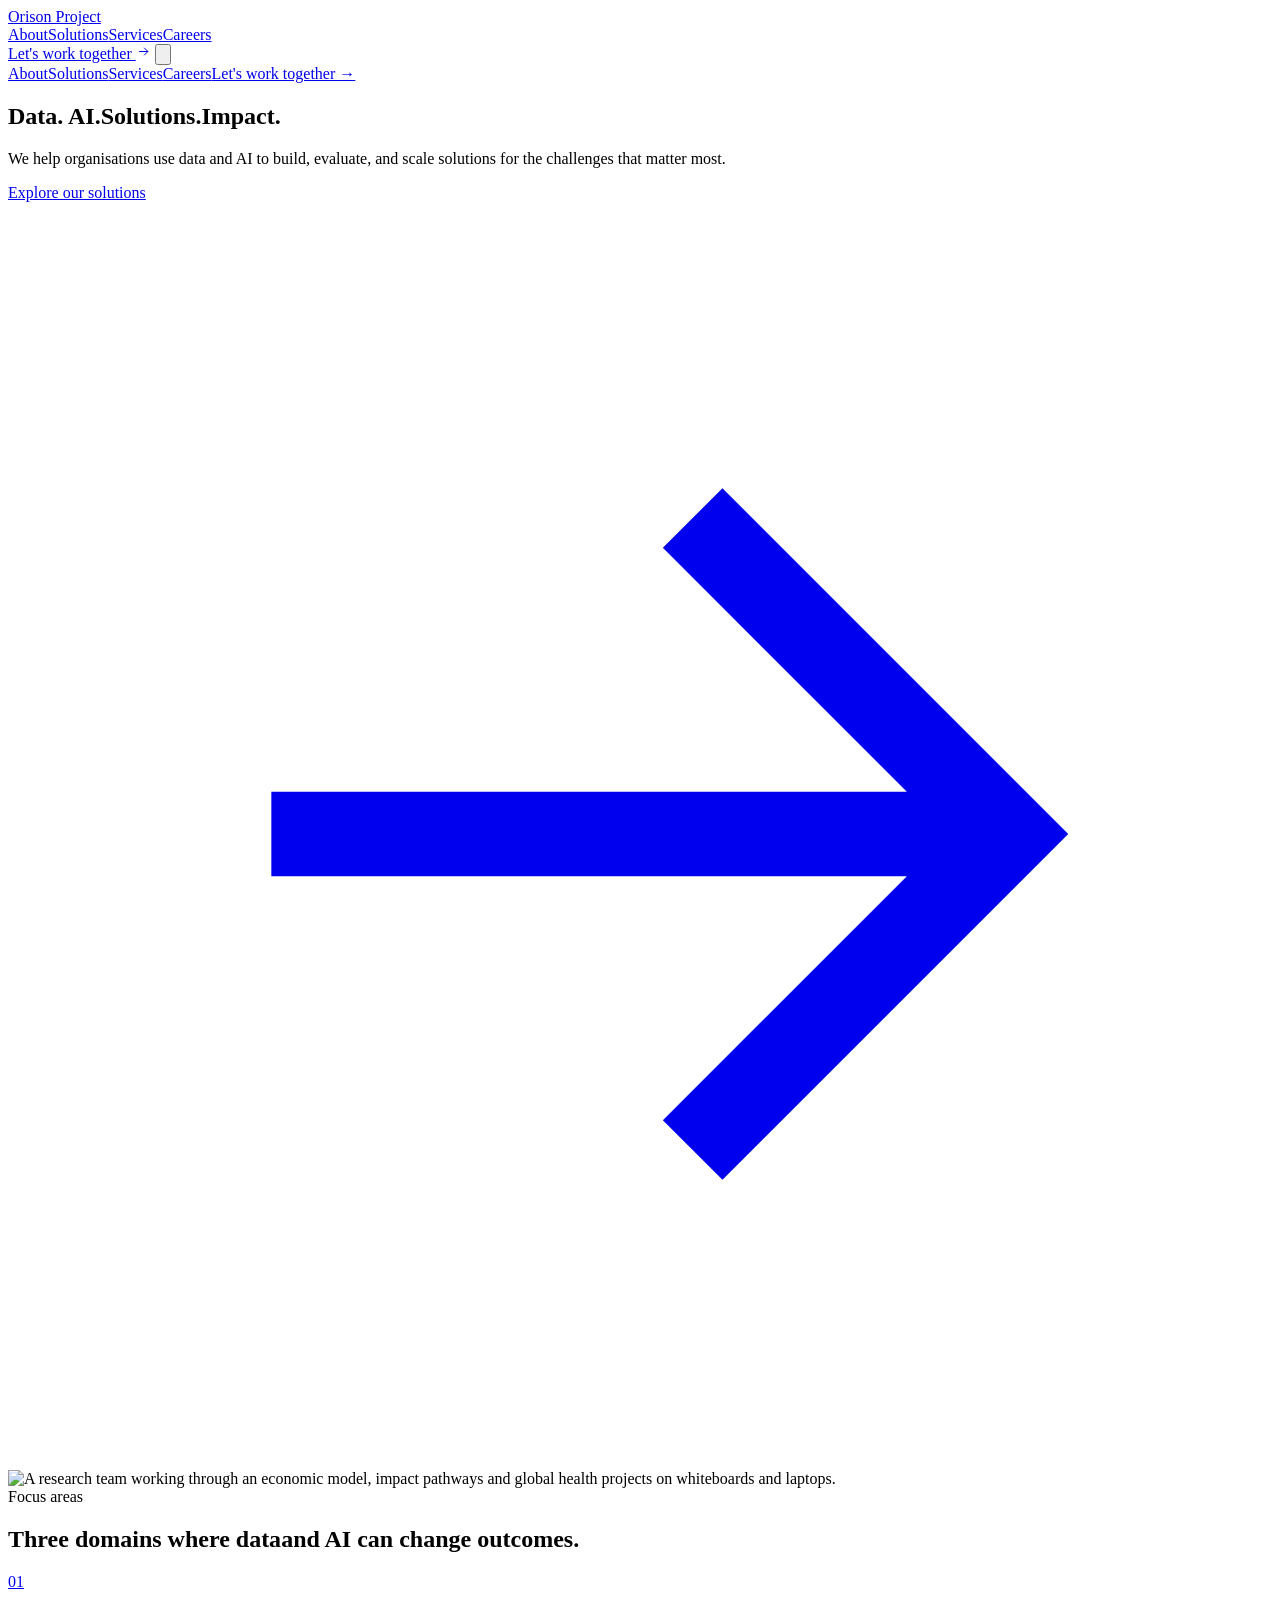
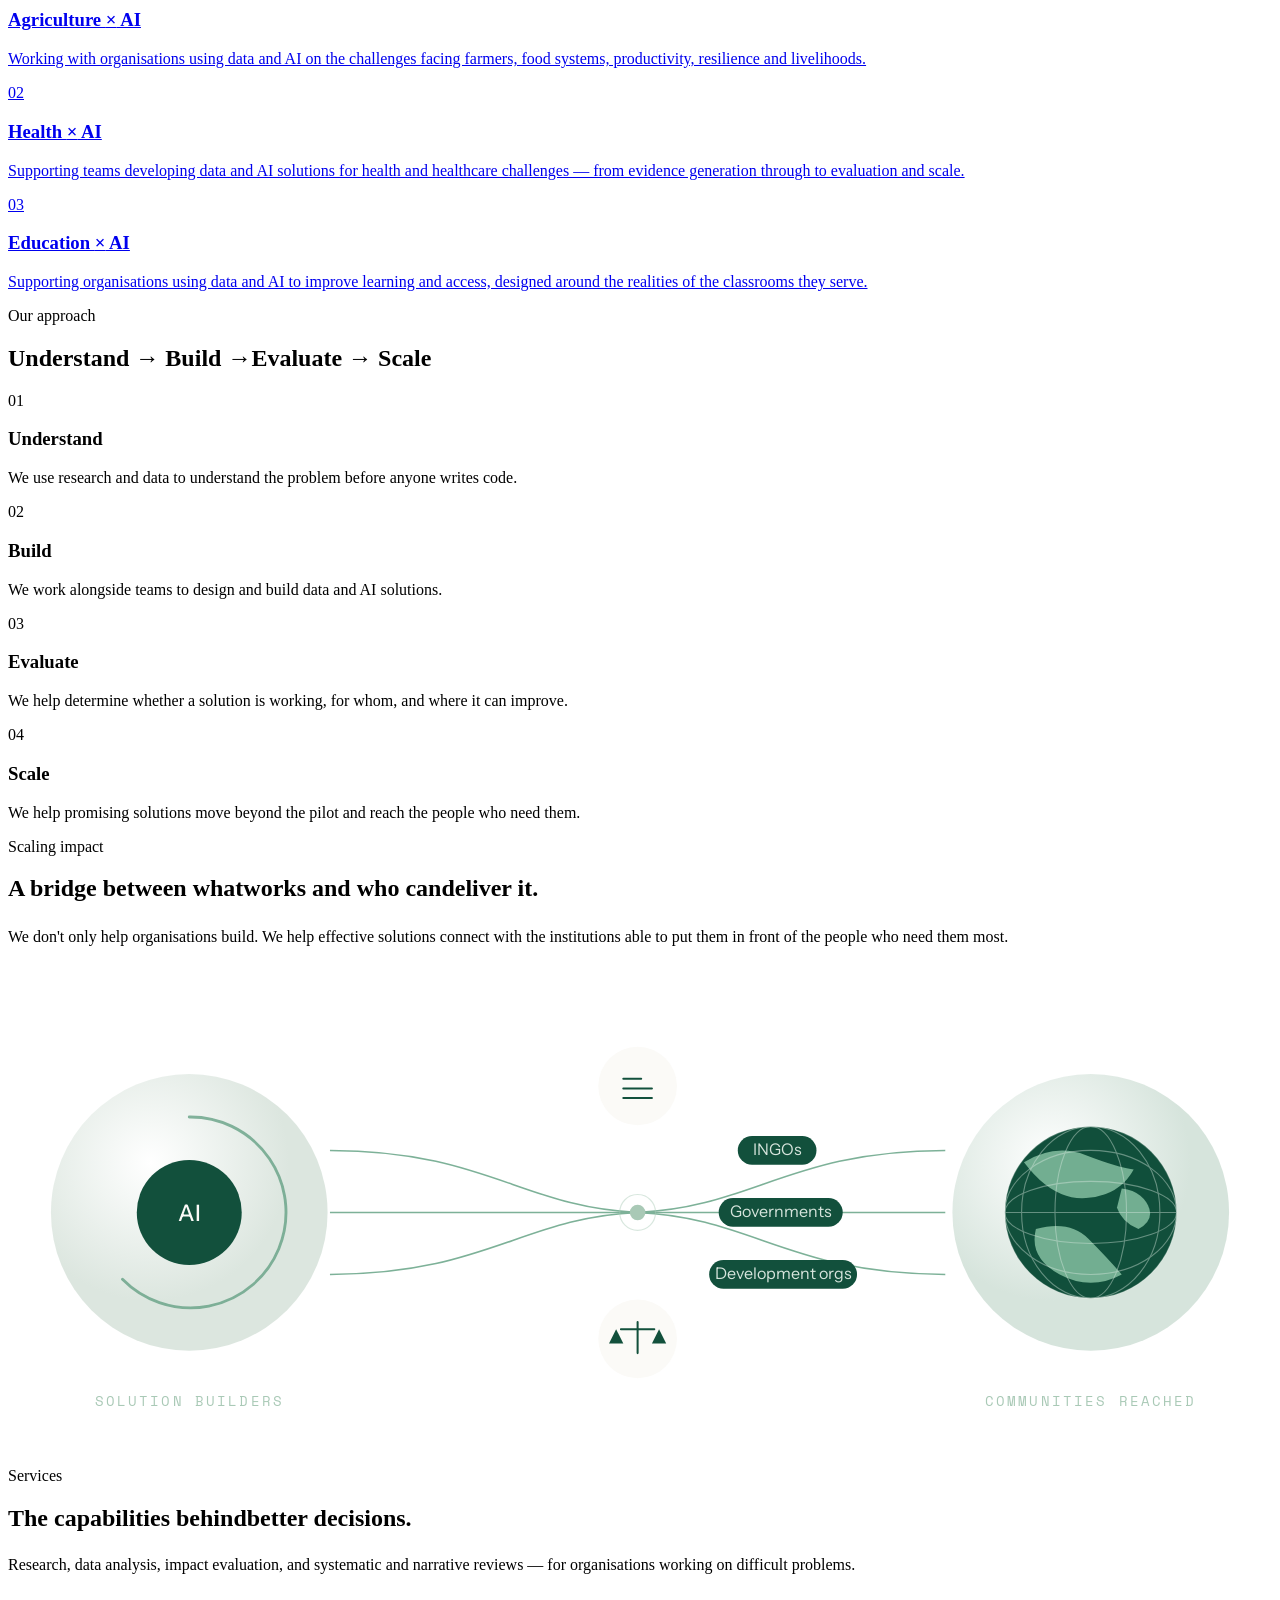
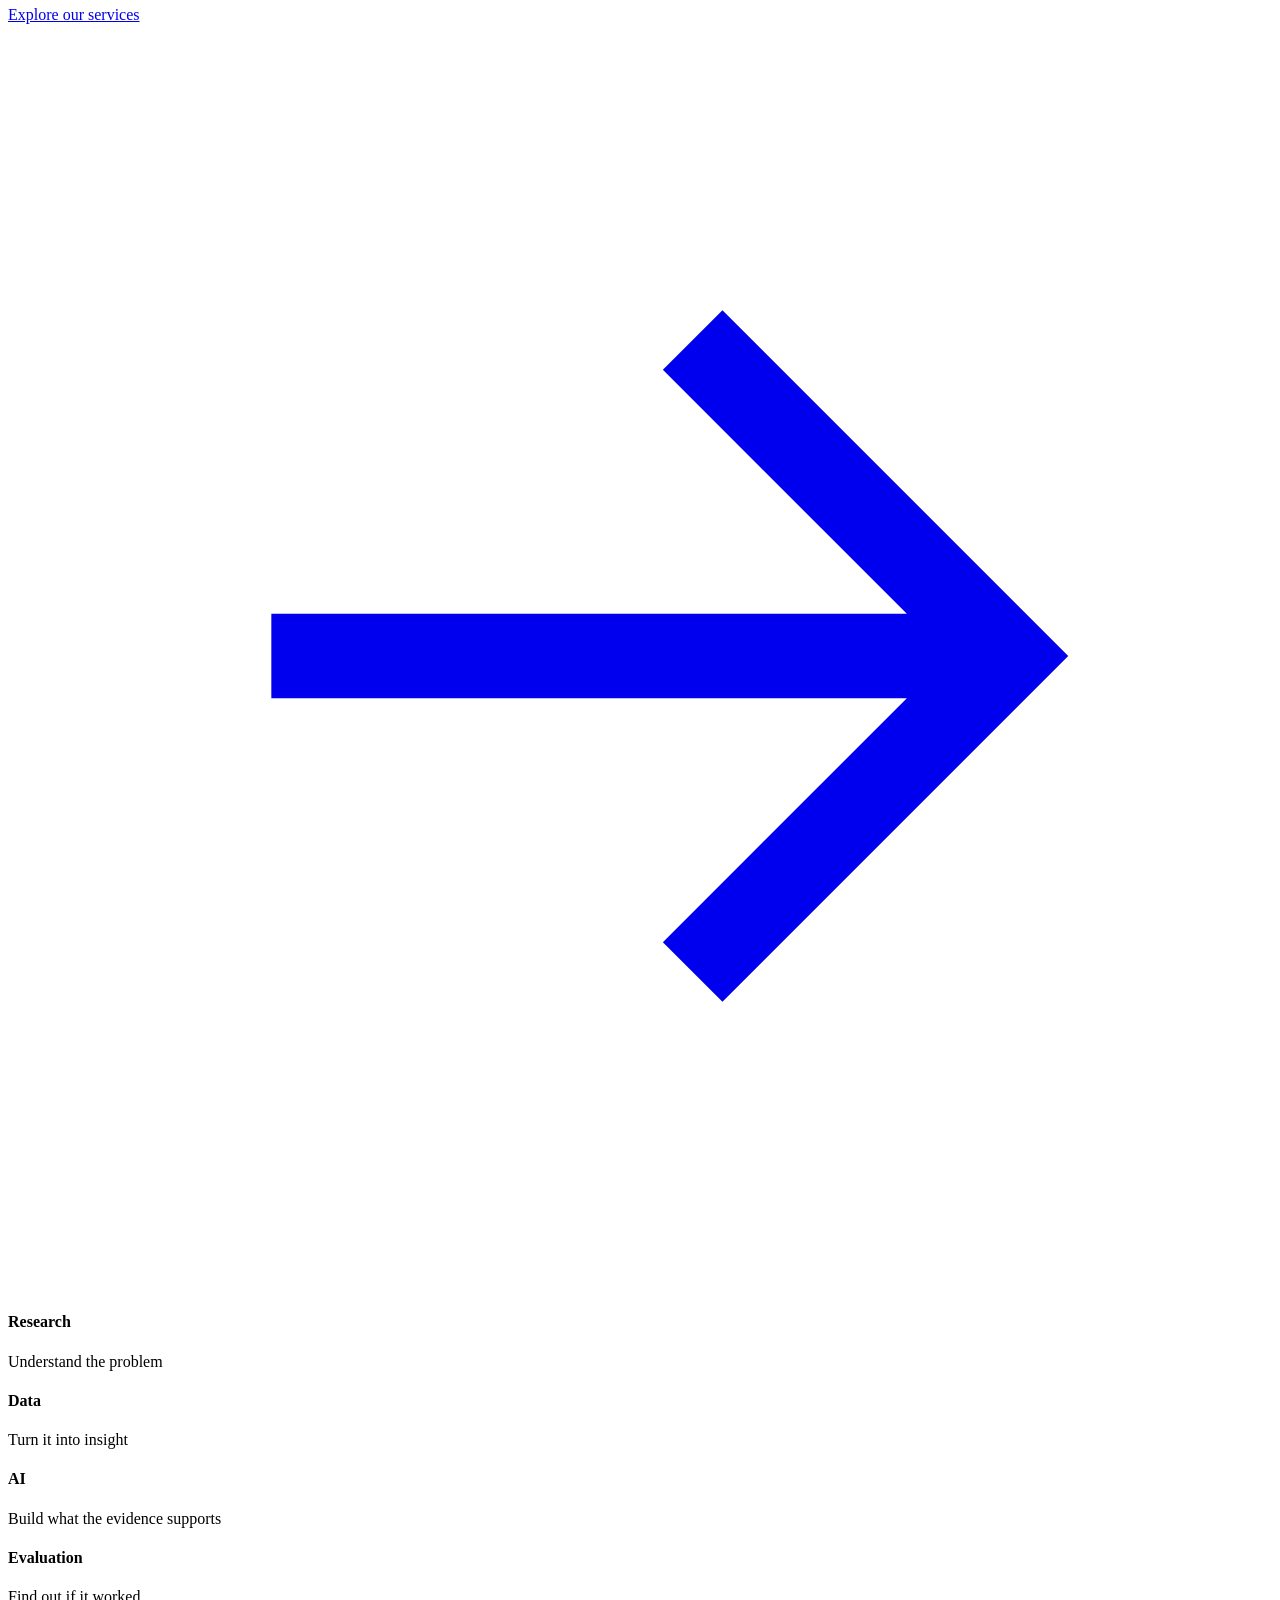
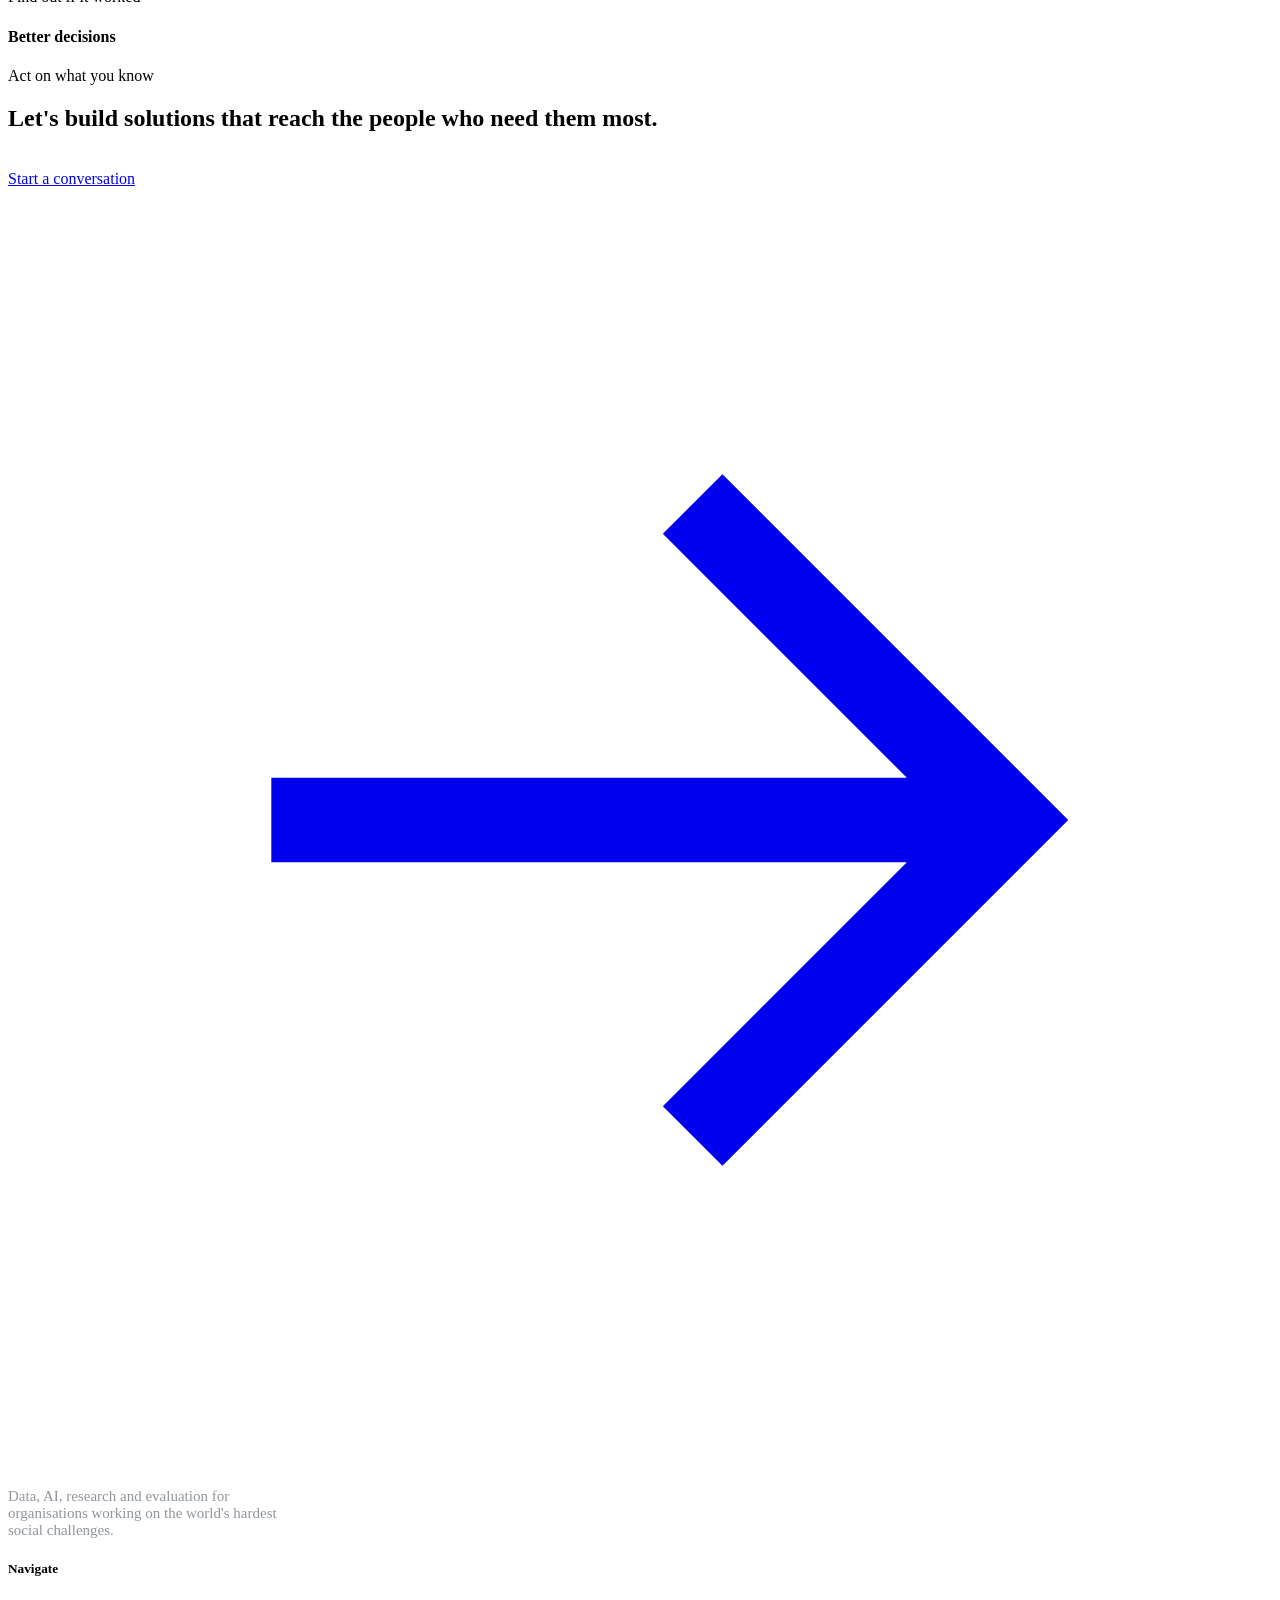
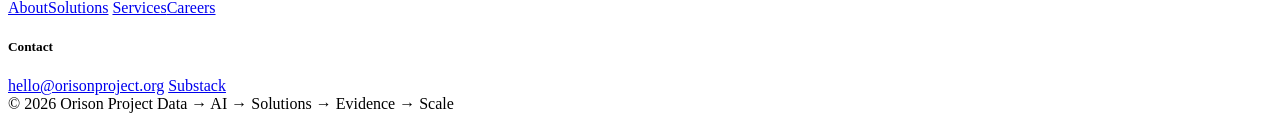
==== index.html @ 33b089f5 "Add files via upload" ====
<!DOCTYPE html>
<html lang="en">
<head>
<meta charset="utf-8">
<meta name="viewport" content="width=device-width, initial-scale=1">
<title>Orison Project — Data. AI. Solutions. Impact.</title>
<meta name="description" content="We help organisations use data and AI to build, evaluate, and scale solutions for the challenges that matter most.">
<meta property="og:title" content="Orison Project — Data. AI. Solutions. Impact.">
<meta property="og:description" content="We help organisations use data and AI to build, evaluate, and scale solutions for the challenges that matter most.">
<meta property="og:image" content="assets/img/og.png">
<meta property="og:type" content="website">
<link rel="icon" href="assets/img/favicon.png" type="image/png">
    <link href="https://fonts.googleapis.com/css2?family=Instrument+Sans:wght@400;500;600&family=Instrument+Serif:ital@0;1&family=Space+Mono&display=swap" rel="stylesheet">
<link rel="preconnect" href="https://fonts.gstatic.com" crossorigin>
    <link href="https://fonts.googleapis.com/css2?family=Instrument+Sans:wght@400;500;600&family=Instrument+Serif:ital@0;1&family=Space+Mono&display=swap" rel="stylesheet">
    <link rel="stylesheet" href="assets/css/main.css">
</head>
<body>
<header class="nav">
  <div class="shell nav-in">
    <a class="logo" href="index.html" aria-label="Orison Project home">
      <img src="assets/img/mark.png" alt=""><span>Orison Project</span>
    </a>
    <nav class="nav-links" aria-label="Main"><a href="about.html">About</a><a href="solutions.html">Solutions</a><a href="services.html">Services</a><a href="careers.html">Careers</a></nav>
    <a class="nav-cta" href="mailto:hello@orisonproject.org">Let's work together
      <svg viewBox="0 0 24 24" fill="none" stroke="currentColor" stroke-width="1.6" style="width:15px;height:15px"><path d="M5 12h14M13 6l6 6-6 6"/></svg></a>
    <button class="burger" aria-label="Menu" aria-expanded="false">
      <svg viewBox="0 0 24 24" fill="none" stroke="currentColor" stroke-width="1.6"><path d="M4 8h16M4 16h16"/></svg>
    </button>
  </div>
</header>
<div class="drawer"><a href="about.html">About</a><a href="solutions.html">Solutions</a><a href="services.html">Services</a><a href="careers.html">Careers</a><a class="dr-cta" href="mailto:hello@orisonproject.org">Let's work together →</a></div>
<main>
<section class="hero">
  <div class="shell">
    <div class="hero-words">
      <h1 class="d1"><span class="rl" style="--d:0ms"><span>Data. AI.</span></span><span class="rl" style="--d:110ms"><span>Solutions.</span></span><span class="rl" style="--d:220ms"><span><span class='w2'>Impact.</span></span></span></h1>
    </div>
    <div class="hero-foot">
      <p class="lead rv">We help organisations use data and AI to build, evaluate, and scale
        solutions for the challenges that matter most.</p>
      <div class="rv">
        <a class="btn" href="solutions.html">Explore our solutions
          <svg viewBox="0 0 24 24" fill="none" stroke="currentColor" stroke-width="1.6"><path d="M5 12h14M13 6l6 6-6 6"/></svg></a>
      </div>
    </div>
  </div>
</section>

<div class="bleed imgwrap">
  <img src="assets/img/team-working.jpg" alt="A research team working through an economic model, impact pathways and global health projects on whiteboards and laptops.">
</div>

<section class="sec">
  <div class="shell">
    <div class="sec-head">
      <span class="label rv">Focus areas</span>
      <div>
        <h2 class="d2"><span class="rl" style="--d:0ms"><span>Three domains where data</span></span><span class="rl" style="--d:110ms"><span>and AI can change outcomes.</span></span></h2>
      </div>
    </div>

    <a class="focus-row rv" href="solutions.html">
      <span class="num">01</span>
      <div class="fr-t"><h3 class="d3">Agriculture <span class="x">×</span> AI</h3></div>
      <p class="body">Working with organisations using data and AI on the challenges facing farmers,
        food systems, productivity, resilience and livelihoods.</p>
    </a>
    <a class="focus-row rv" href="solutions.html">
      <span class="num">02</span>
      <div class="fr-t"><h3 class="d3">Health <span class="x">×</span> AI</h3></div>
      <p class="body">Supporting teams developing data and AI solutions for health and healthcare
        challenges — from evidence generation through to evaluation and scale.</p>
    </a>
    <a class="focus-row rv" href="solutions.html">
      <span class="num">03</span>
      <div class="fr-t"><h3 class="d3">Education <span class="x">×</span> AI</h3></div>
      <p class="body">Supporting organisations using data and AI to improve learning and access,
        designed around the realities of the classrooms they serve.</p>
    </a>
  </div>
</section>

<section class="sec-sm">
  <div class="shell">
    <div class="sec-head">
      <span class="label rv">Our approach</span>
      <div><h2 class="d3"><span class="rl" style="--d:0ms"><span>Understand → Build →</span></span><span class="rl" style="--d:110ms"><span>Evaluate → Scale</span></span></h2></div>
    </div>
    
<div class="steps">
  <div class="step"><span class="num">01</span><h3>Understand</h3>
    <p>We use research and data to understand the problem before anyone writes code.</p></div>
  <div class="step"><span class="num">02</span><h3>Build</h3>
    <p>We work alongside teams to design and build data and AI solutions.</p></div>
  <div class="step"><span class="num">03</span><h3>Evaluate</h3>
    <p>We help determine whether a solution is working, for whom, and where it can improve.</p></div>
  <div class="step"><span class="num">04</span><h3>Scale</h3>
    <p>We help promising solutions move beyond the pilot and reach the people who need them.</p></div>
</div>
  </div>
</section>

<section class="sec dark">
  <div class="shell">
    <div class="sec-head">
      <span class="label rv">Scaling impact</span>
      <div>
        <h2 class="d2"><span class="rl" style="--d:0ms"><span>A bridge between what</span></span><span class="rl" style="--d:110ms"><span>works and who can</span></span><span class="rl" style="--d:220ms"><span>deliver it.</span></span></h2>
        <p class="lead rv" style="margin-top:26px">We don't only help organisations build. We help
          effective solutions connect with the institutions able to put them in front of the people
          who need them most.</p>
      </div>
    </div>
    
<svg class="bridge" viewBox="0 0 1060 420" role="img" aria-label="Diagram: solution builders connect through evidence and evaluation to INGOs, governments and development organisations, reaching communities.">
  <defs>
    <radialGradient id="orbL" cx="36%" cy="32%">
      <stop offset="0%" stop-color="#FFFFFF"/><stop offset="100%" stop-color="#DCE6DF"/>
    </radialGradient>
    <radialGradient id="orbR" cx="36%" cy="32%">
      <stop offset="0%" stop-color="#FFFFFF"/><stop offset="100%" stop-color="#D6E4DC"/>
    </radialGradient>
    <clipPath id="globeClip"><circle cx="908" cy="210" r="72"/></clipPath>
  </defs>

  <!-- LEFT: solution builders -->
  <circle class="orb-l" cx="152" cy="210" r="116" fill="url(#orbL)"/>
  <circle cx="152" cy="210" r="44" fill="#12503C"/>
  <path d="M152 130 A80 80 0 1 1 96 266" fill="none" stroke="#5E9C7F"
        stroke-width="2.4" stroke-linecap="round" opacity=".75"/>
  <text x="152" y="217" text-anchor="middle" fill="#FBFAF7"
        font-family="Instrument Sans, sans-serif" font-size="19" font-weight="500">AI</text>
  <text x="152" y="372" text-anchor="middle" fill="#A9C9B6"
        font-family="Space Mono, monospace" font-size="11.5" letter-spacing="1.8">SOLUTION BUILDERS</text>

  <!-- converging flows -->
  <g fill="none" stroke="#6FA98D" stroke-width="1.3" opacity=".9">
    <path class="flow f1" d="M270 158 C400 158 432 206 528 210"/>
    <path class="flow f2" d="M270 210 C400 210 440 210 528 210"/>
    <path class="flow f3" d="M270 262 C400 262 432 214 528 210"/>
    <path class="flow f2" d="M528 210 C624 206 656 158 786 158"/>
    <path class="flow f3" d="M528 210 C624 210 656 210 786 210"/>
    <path class="flow f4" d="M528 210 C624 214 656 262 786 262"/>
  </g>

  <!-- centre core -->
  <circle class="core" cx="528" cy="210" r="6.5" fill="#A9C9B6"/>
  <circle class="core" cx="528" cy="210" r="15" fill="none" stroke="#A9C9B6" stroke-width="1" opacity=".45"/>

  <!-- upper node: evidence -->
  <g class="node n1">
    <circle cx="528" cy="104" r="33" fill="#FBFAF7"/>
    <path d="M516 114 h24 M516 106 h24 M516 98 h15" stroke="#12503C" stroke-width="1.7" stroke-linecap="round"/>
    <text x="528" y="52" text-anchor="middle" fill="#FFFFFF"
          font-family="Instrument Sans, sans-serif" font-size="15" font-weight="500">Evidence</text>
  </g>
  <!-- lower node: evaluation (scales) -->
  <g class="node n2">
    <circle cx="528" cy="316" r="33" fill="#FBFAF7"/>
    <g stroke="#12503C" stroke-width="1.7" fill="none" stroke-linecap="round">
      <path d="M528 302 v26 M514 308 h28"/>
      <path d="M510 308 l-6 12 h12 Z" fill="#12503C" stroke="none"/>
      <path d="M546 308 l-6 12 h12 Z" fill="#12503C" stroke="none"/>
    </g>
    <text x="528" y="378" text-anchor="middle" fill="#FFFFFF"
          font-family="Instrument Sans, sans-serif" font-size="15" font-weight="500">Evaluation</text>
  </g>

  <!-- adopting institutions: chips sit on the lines -->
  <g class="node n3" font-family="Instrument Sans, sans-serif" font-size="13.5">
    <rect x="612" y="146" width="66" height="24" rx="12" fill="#12503C"/>
    <text x="645" y="162" text-anchor="middle" fill="#D6E4DC">INGOs</text>
    <rect x="596" y="198" width="104" height="24" rx="12" fill="#12503C"/>
    <text x="648" y="214" text-anchor="middle" fill="#D6E4DC">Governments</text>
    <rect x="588" y="250" width="124" height="24" rx="12" fill="#12503C"/>
    <text x="650" y="266" text-anchor="middle" fill="#D6E4DC">Development orgs</text>
  </g>

  <!-- RIGHT: communities reached -->
  <circle class="orb-r" cx="908" cy="210" r="116" fill="url(#orbR)"/>
  <g class="node n3">
    <circle cx="908" cy="210" r="72" fill="#12503C"/>
    <g clip-path="url(#globeClip)">
      <g fill="#7FB99B" opacity=".9">
        <path d="M852 168 q26 -16 52 -6 t40 12 q-12 22 -40 24 t-52 -30Z"/>
        <path d="M862 224 q28 -8 44 8 t28 30 q-26 14 -52 0 t-20 -38Z"/>
        <path d="M934 190 q16 2 22 14 t-8 20 q-14 -6 -18 -18Z"/>
      </g>
      <g fill="none" stroke="#DCEAE2" stroke-width=".9" opacity=".42">
        <ellipse cx="908" cy="210" rx="72" ry="26"/>
        <ellipse cx="908" cy="210" rx="72" ry="52"/>
        <ellipse cx="908" cy="210" rx="30" ry="72"/>
        <ellipse cx="908" cy="210" rx="58" ry="72"/>
        <line x1="836" y1="210" x2="980" y2="210"/>
      </g>
    </g>
    <circle cx="908" cy="210" r="72" fill="none" stroke="#FBFAF7" stroke-width="1" opacity=".28"/>
  </g>
  <text x="908" y="372" text-anchor="middle" fill="#A9C9B6"
        font-family="Space Mono, monospace" font-size="11.5" letter-spacing="1.8">COMMUNITIES REACHED</text>
</svg>
  </div>
</section>

<section class="sec">
  <div class="shell">
    <div class="sec-head">
      <span class="label rv">Services</span>
      <div>
        <h2 class="d2"><span class="rl" style="--d:0ms"><span>The capabilities behind</span></span><span class="rl" style="--d:110ms"><span>better decisions.</span></span></h2>
        <p class="lead rv" style="margin-top:24px">Research, data analysis, impact evaluation, and
          systematic and narrative reviews — for organisations working on difficult problems.</p>
        <div class="rv" style="margin-top:32px">
          <a class="btn btn-line" href="services.html">Explore our services
            <svg viewBox="0 0 24 24" fill="none" stroke="currentColor" stroke-width="1.6"><path d="M5 12h14M13 6l6 6-6 6"/></svg></a>
        </div>
      </div>
    </div>
    <div class="pipe rv">
      <div class="pstep"><h4>Research</h4><p>Understand the problem</p></div>
      <div class="pstep"><h4>Data</h4><p>Turn it into insight</p></div>
      <div class="pstep"><h4>AI</h4><p>Build what the evidence supports</p></div>
      <div class="pstep"><h4>Evaluation</h4><p>Find out if it worked</p></div>
      <div class="pstep"><h4>Better decisions</h4><p>Act on what you know</p></div>
    </div>
  </div>
</section>
</main>
<footer class="foot">
  <div class="shell">
    <h2 class="d2 rv">Let's build solutions that reach the people who need them most.</h2>
    <div style="margin-top:38px" class="rv">
      <a class="btn btn-invert" href="mailto:hello@orisonproject.org">Start a conversation
        <svg viewBox="0 0 24 24" fill="none" stroke="currentColor" stroke-width="1.6"><path d="M5 12h14M13 6l6 6-6 6"/></svg></a>
    </div>
    <div class="foot-grid">
      <div>
        <div class="logo" style="color:#fff;margin-bottom:14px">
          <img src="assets/img/mark.png" alt=""><span>Orison Project</span></div>
        <p style="max-width:36ch;font-size:15px;color:#8F959C;margin:0">
          Data, AI, research and evaluation for organisations working on the world's hardest social challenges.</p>
      </div>
      <div>
        <h5>Navigate</h5>
        <a href="about.html">About</a><a href="solutions.html">Solutions</a>
        <a href="services.html">Services</a><a href="careers.html">Careers</a>
      </div>
      <div>
        <h5>Contact</h5>
        <a href="mailto:hello@orisonproject.org">hello@orisonproject.org</a>
        <a href="https://orisonproject.substack.com" target="_blank" rel="noopener">Substack</a>
      </div>
    </div>
    <div class="legal">
      <span>© 2026 Orison Project</span>
      <span>Data → AI → Solutions → Evidence → Scale</span>
    </div>
  </div>
</footer>
<script src="assets/js/main.js"></script>
</body>
</html>
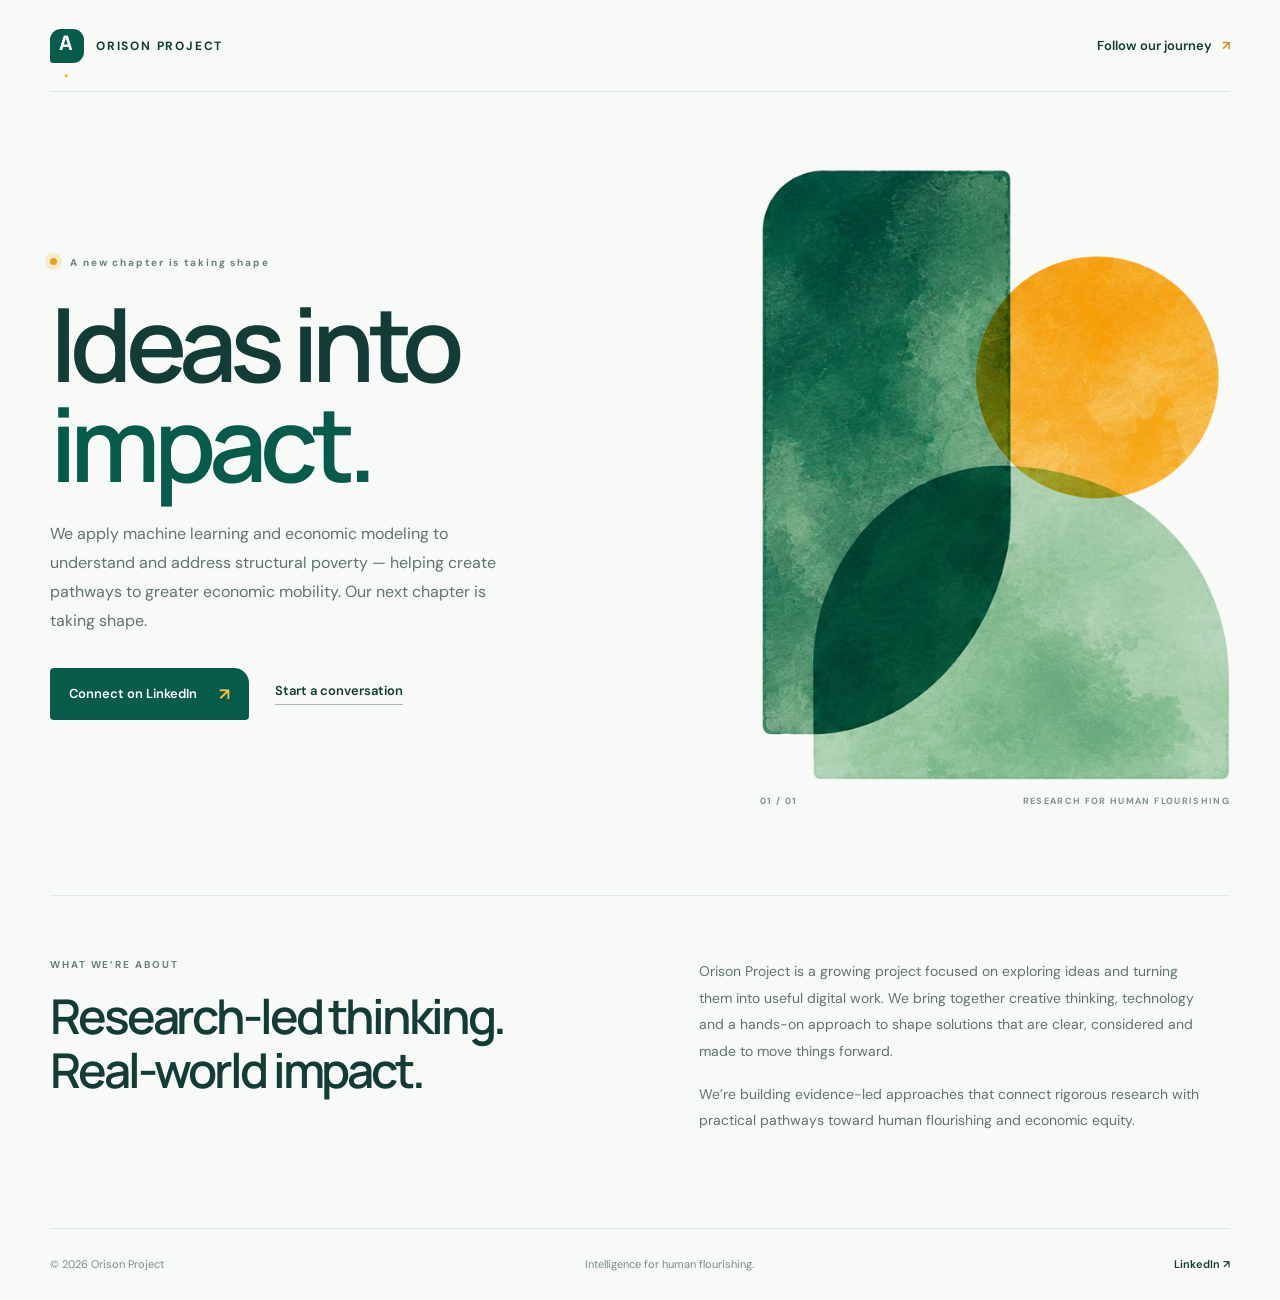
==== commit 2d98bc52: "Add files via upload" ====
--- a/index.html
+++ b/index.html
@@ -1,263 +1,60 @@
-<!DOCTYPE html>
+<!doctype html>
 <html lang="en">
 <head>
-<meta charset="utf-8">
-<meta name="viewport" content="width=device-width, initial-scale=1">
-<title>Orison Project — Data. AI. Solutions. Impact.</title>
-<meta name="description" content="We help organisations use data and AI to build, evaluate, and scale solutions for the challenges that matter most.">
-<meta property="og:title" content="Orison Project — Data. AI. Solutions. Impact.">
-<meta property="og:description" content="We help organisations use data and AI to build, evaluate, and scale solutions for the challenges that matter most.">
-<meta property="og:image" content="assets/img/og.png">
-<meta property="og:type" content="website">
-<link rel="icon" href="assets/img/favicon.png" type="image/png">
-    <link href="https://fonts.googleapis.com/css2?family=Instrument+Sans:wght@400;500;600&family=Instrument+Serif:ital@0;1&family=Space+Mono&display=swap" rel="stylesheet">
-<link rel="preconnect" href="https://fonts.gstatic.com" crossorigin>
-    <link href="https://fonts.googleapis.com/css2?family=Instrument+Sans:wght@400;500;600&family=Instrument+Serif:ital@0;1&family=Space+Mono&display=swap" rel="stylesheet">
-    <link rel="stylesheet" href="assets/css/main.css">
+  <meta charset="utf-8">
+  <meta name="viewport" content="width=device-width, initial-scale=1">
+  <meta name="theme-color" content="#f8faf7">
+  <meta name="description" content="Orison Project — thoughtful digital experiences, creative technology and practical solutions. A new chapter is coming soon.">
+  <title>Orison Project — Coming Soon</title>
+  <link rel="icon" type="image/png" href="mark.png">
+  <link rel="preconnect" href="https://fonts.googleapis.com">
+  <link rel="preconnect" href="https://fonts.gstatic.com" crossorigin>
+  <link href="https://fonts.googleapis.com/css2?family=DM+Sans:wght@400;500;600;700&family=Manrope:wght@400;500;600;700;800&display=swap" rel="stylesheet">
+  <link rel="stylesheet" href="style.css">
 </head>
 <body>
-<header class="nav">
-  <div class="shell nav-in">
-    <a class="logo" href="index.html" aria-label="Orison Project home">
-      <img src="assets/img/mark.png" alt=""><span>Orison Project</span>
-    </a>
-    <nav class="nav-links" aria-label="Main"><a href="about.html">About</a><a href="solutions.html">Solutions</a><a href="services.html">Services</a><a href="careers.html">Careers</a></nav>
-    <a class="nav-cta" href="mailto:hello@orisonproject.org">Let's work together
-      <svg viewBox="0 0 24 24" fill="none" stroke="currentColor" stroke-width="1.6" style="width:15px;height:15px"><path d="M5 12h14M13 6l6 6-6 6"/></svg></a>
-    <button class="burger" aria-label="Menu" aria-expanded="false">
-      <svg viewBox="0 0 24 24" fill="none" stroke="currentColor" stroke-width="1.6"><path d="M4 8h16M4 16h16"/></svg>
-    </button>
-  </div>
-</header>
-<div class="drawer"><a href="about.html">About</a><a href="solutions.html">Solutions</a><a href="services.html">Services</a><a href="careers.html">Careers</a><a class="dr-cta" href="mailto:hello@orisonproject.org">Let's work together →</a></div>
-<main>
-<section class="hero">
-  <div class="shell">
-    <div class="hero-words">
-      <h1 class="d1"><span class="rl" style="--d:0ms"><span>Data. AI.</span></span><span class="rl" style="--d:110ms"><span>Solutions.</span></span><span class="rl" style="--d:220ms"><span><span class='w2'>Impact.</span></span></span></h1>
-    </div>
-    <div class="hero-foot">
-      <p class="lead rv">We help organisations use data and AI to build, evaluate, and scale
-        solutions for the challenges that matter most.</p>
-      <div class="rv">
-        <a class="btn" href="solutions.html">Explore our solutions
-          <svg viewBox="0 0 24 24" fill="none" stroke="currentColor" stroke-width="1.6"><path d="M5 12h14M13 6l6 6-6 6"/></svg></a>
-      </div>
-    </div>
-  </div>
-</section>
+  <main class="page">
+    <nav class="nav" aria-label="Main navigation">
+      <a class="brand" href="#" aria-label="Orison Project home">
+        <span class="brand-mark">A<span>.</span></span>
+        <span>ORISON PROJECT</span>
+      </a>
+      <a class="nav-link" href="https://www.linkedin.com/company/orsisonproject" target="_blank" rel="noreferrer">Follow our journey <span aria-hidden="true">↗</span></a>
+    </nav>
 
-<div class="bleed imgwrap">
-  <img src="assets/img/team-working.jpg" alt="A research team working through an economic model, impact pathways and global health projects on whiteboards and laptops.">
-</div>
-
-<section class="sec">
-  <div class="shell">
-    <div class="sec-head">
-      <span class="label rv">Focus areas</span>
-      <div>
-        <h2 class="d2"><span class="rl" style="--d:0ms"><span>Three domains where data</span></span><span class="rl" style="--d:110ms"><span>and AI can change outcomes.</span></span></h2>
-      </div>
-    </div>
-
-    <a class="focus-row rv" href="solutions.html">
-      <span class="num">01</span>
-      <div class="fr-t"><h3 class="d3">Agriculture <span class="x">×</span> AI</h3></div>
-      <p class="body">Working with organisations using data and AI on the challenges facing farmers,
-        food systems, productivity, resilience and livelihoods.</p>
-    </a>
-    <a class="focus-row rv" href="solutions.html">
-      <span class="num">02</span>
-      <div class="fr-t"><h3 class="d3">Health <span class="x">×</span> AI</h3></div>
-      <p class="body">Supporting teams developing data and AI solutions for health and healthcare
-        challenges — from evidence generation through to evaluation and scale.</p>
-    </a>
-    <a class="focus-row rv" href="solutions.html">
-      <span class="num">03</span>
-      <div class="fr-t"><h3 class="d3">Education <span class="x">×</span> AI</h3></div>
-      <p class="body">Supporting organisations using data and AI to improve learning and access,
-        designed around the realities of the classrooms they serve.</p>
-    </a>
-  </div>
-</section>
-
-<section class="sec-sm">
-  <div class="shell">
-    <div class="sec-head">
-      <span class="label rv">Our approach</span>
-      <div><h2 class="d3"><span class="rl" style="--d:0ms"><span>Understand → Build →</span></span><span class="rl" style="--d:110ms"><span>Evaluate → Scale</span></span></h2></div>
-    </div>
-    
-<div class="steps">
-  <div class="step"><span class="num">01</span><h3>Understand</h3>
-    <p>We use research and data to understand the problem before anyone writes code.</p></div>
-  <div class="step"><span class="num">02</span><h3>Build</h3>
-    <p>We work alongside teams to design and build data and AI solutions.</p></div>
-  <div class="step"><span class="num">03</span><h3>Evaluate</h3>
-    <p>We help determine whether a solution is working, for whom, and where it can improve.</p></div>
-  <div class="step"><span class="num">04</span><h3>Scale</h3>
-    <p>We help promising solutions move beyond the pilot and reach the people who need them.</p></div>
-</div>
-  </div>
-</section>
-
-<section class="sec dark">
-  <div class="shell">
-    <div class="sec-head">
-      <span class="label rv">Scaling impact</span>
-      <div>
-        <h2 class="d2"><span class="rl" style="--d:0ms"><span>A bridge between what</span></span><span class="rl" style="--d:110ms"><span>works and who can</span></span><span class="rl" style="--d:220ms"><span>deliver it.</span></span></h2>
-        <p class="lead rv" style="margin-top:26px">We don't only help organisations build. We help
-          effective solutions connect with the institutions able to put them in front of the people
-          who need them most.</p>
-      </div>
-    </div>
-    
-<svg class="bridge" viewBox="0 0 1060 420" role="img" aria-label="Diagram: solution builders connect through evidence and evaluation to INGOs, governments and development organisations, reaching communities.">
-  <defs>
-    <radialGradient id="orbL" cx="36%" cy="32%">
-      <stop offset="0%" stop-color="#FFFFFF"/><stop offset="100%" stop-color="#DCE6DF"/>
-    </radialGradient>
-    <radialGradient id="orbR" cx="36%" cy="32%">
-      <stop offset="0%" stop-color="#FFFFFF"/><stop offset="100%" stop-color="#D6E4DC"/>
-    </radialGradient>
-    <clipPath id="globeClip"><circle cx="908" cy="210" r="72"/></clipPath>
-  </defs>
-
-  <!-- LEFT: solution builders -->
-  <circle class="orb-l" cx="152" cy="210" r="116" fill="url(#orbL)"/>
-  <circle cx="152" cy="210" r="44" fill="#12503C"/>
-  <path d="M152 130 A80 80 0 1 1 96 266" fill="none" stroke="#5E9C7F"
-        stroke-width="2.4" stroke-linecap="round" opacity=".75"/>
-  <text x="152" y="217" text-anchor="middle" fill="#FBFAF7"
-        font-family="Instrument Sans, sans-serif" font-size="19" font-weight="500">AI</text>
-  <text x="152" y="372" text-anchor="middle" fill="#A9C9B6"
-        font-family="Space Mono, monospace" font-size="11.5" letter-spacing="1.8">SOLUTION BUILDERS</text>
-
-  <!-- converging flows -->
-  <g fill="none" stroke="#6FA98D" stroke-width="1.3" opacity=".9">
-    <path class="flow f1" d="M270 158 C400 158 432 206 528 210"/>
-    <path class="flow f2" d="M270 210 C400 210 440 210 528 210"/>
-    <path class="flow f3" d="M270 262 C400 262 432 214 528 210"/>
-    <path class="flow f2" d="M528 210 C624 206 656 158 786 158"/>
-    <path class="flow f3" d="M528 210 C624 210 656 210 786 210"/>
-    <path class="flow f4" d="M528 210 C624 214 656 262 786 262"/>
-  </g>
-
-  <!-- centre core -->
-  <circle class="core" cx="528" cy="210" r="6.5" fill="#A9C9B6"/>
-  <circle class="core" cx="528" cy="210" r="15" fill="none" stroke="#A9C9B6" stroke-width="1" opacity=".45"/>
-
-  <!-- upper node: evidence -->
-  <g class="node n1">
-    <circle cx="528" cy="104" r="33" fill="#FBFAF7"/>
-    <path d="M516 114 h24 M516 106 h24 M516 98 h15" stroke="#12503C" stroke-width="1.7" stroke-linecap="round"/>
-    <text x="528" y="52" text-anchor="middle" fill="#FFFFFF"
-          font-family="Instrument Sans, sans-serif" font-size="15" font-weight="500">Evidence</text>
-  </g>
-  <!-- lower node: evaluation (scales) -->
-  <g class="node n2">
-    <circle cx="528" cy="316" r="33" fill="#FBFAF7"/>
-    <g stroke="#12503C" stroke-width="1.7" fill="none" stroke-linecap="round">
-      <path d="M528 302 v26 M514 308 h28"/>
-      <path d="M510 308 l-6 12 h12 Z" fill="#12503C" stroke="none"/>
-      <path d="M546 308 l-6 12 h12 Z" fill="#12503C" stroke="none"/>
-    </g>
-    <text x="528" y="378" text-anchor="middle" fill="#FFFFFF"
-          font-family="Instrument Sans, sans-serif" font-size="15" font-weight="500">Evaluation</text>
-  </g>
-
-  <!-- adopting institutions: chips sit on the lines -->
-  <g class="node n3" font-family="Instrument Sans, sans-serif" font-size="13.5">
-    <rect x="612" y="146" width="66" height="24" rx="12" fill="#12503C"/>
-    <text x="645" y="162" text-anchor="middle" fill="#D6E4DC">INGOs</text>
-    <rect x="596" y="198" width="104" height="24" rx="12" fill="#12503C"/>
-    <text x="648" y="214" text-anchor="middle" fill="#D6E4DC">Governments</text>
-    <rect x="588" y="250" width="124" height="24" rx="12" fill="#12503C"/>
-    <text x="650" y="266" text-anchor="middle" fill="#D6E4DC">Development orgs</text>
-  </g>
-
-  <!-- RIGHT: communities reached -->
-  <circle class="orb-r" cx="908" cy="210" r="116" fill="url(#orbR)"/>
-  <g class="node n3">
-    <circle cx="908" cy="210" r="72" fill="#12503C"/>
-    <g clip-path="url(#globeClip)">
-      <g fill="#7FB99B" opacity=".9">
-        <path d="M852 168 q26 -16 52 -6 t40 12 q-12 22 -40 24 t-52 -30Z"/>
-        <path d="M862 224 q28 -8 44 8 t28 30 q-26 14 -52 0 t-20 -38Z"/>
-        <path d="M934 190 q16 2 22 14 t-8 20 q-14 -6 -18 -18Z"/>
-      </g>
-      <g fill="none" stroke="#DCEAE2" stroke-width=".9" opacity=".42">
-        <ellipse cx="908" cy="210" rx="72" ry="26"/>
-        <ellipse cx="908" cy="210" rx="72" ry="52"/>
-        <ellipse cx="908" cy="210" rx="30" ry="72"/>
-        <ellipse cx="908" cy="210" rx="58" ry="72"/>
-        <line x1="836" y1="210" x2="980" y2="210"/>
-      </g>
-    </g>
-    <circle cx="908" cy="210" r="72" fill="none" stroke="#FBFAF7" stroke-width="1" opacity=".28"/>
-  </g>
-  <text x="908" y="372" text-anchor="middle" fill="#A9C9B6"
-        font-family="Space Mono, monospace" font-size="11.5" letter-spacing="1.8">COMMUNITIES REACHED</text>
-</svg>
-  </div>
-</section>
-
-<section class="sec">
-  <div class="shell">
-    <div class="sec-head">
-      <span class="label rv">Services</span>
-      <div>
-        <h2 class="d2"><span class="rl" style="--d:0ms"><span>The capabilities behind</span></span><span class="rl" style="--d:110ms"><span>better decisions.</span></span></h2>
-        <p class="lead rv" style="margin-top:24px">Research, data analysis, impact evaluation, and
-          systematic and narrative reviews — for organisations working on difficult problems.</p>
-        <div class="rv" style="margin-top:32px">
-          <a class="btn btn-line" href="services.html">Explore our services
-            <svg viewBox="0 0 24 24" fill="none" stroke="currentColor" stroke-width="1.6"><path d="M5 12h14M13 6l6 6-6 6"/></svg></a>
+    <section class="hero">
+      <div class="hero-copy">
+        <p class="eyebrow"><span class="pulse"></span> A new chapter is taking shape</p>
+        <h1>Ideas into<br><em>impact.</em></h1>
+        <p class="intro">We apply machine learning and economic modeling to understand and address structural poverty — helping create pathways to greater economic mobility. Our next chapter is taking shape.</p>
+        <div class="actions">
+          <a class="button" href="https://www.linkedin.com/company/orsisonproject" target="_blank" rel="noreferrer">Connect on LinkedIn <span aria-hidden="true">↗</span></a>
+          <a class="text-link" href="https://www.linkedin.com/company/orsisonproject" target="_blank" rel="noreferrer">Start a conversation</a>
         </div>
       </div>
-    </div>
-    <div class="pipe rv">
-      <div class="pstep"><h4>Research</h4><p>Understand the problem</p></div>
-      <div class="pstep"><h4>Data</h4><p>Turn it into insight</p></div>
-      <div class="pstep"><h4>AI</h4><p>Build what the evidence supports</p></div>
-      <div class="pstep"><h4>Evaluation</h4><p>Find out if it worked</p></div>
-      <div class="pstep"><h4>Better decisions</h4><p>Act on what you know</p></div>
-    </div>
-  </div>
-</section>
-</main>
-<footer class="foot">
-  <div class="shell">
-    <h2 class="d2 rv">Let's build solutions that reach the people who need them most.</h2>
-    <div style="margin-top:38px" class="rv">
-      <a class="btn btn-invert" href="mailto:hello@orisonproject.org">Start a conversation
-        <svg viewBox="0 0 24 24" fill="none" stroke="currentColor" stroke-width="1.6"><path d="M5 12h14M13 6l6 6-6 6"/></svg></a>
-    </div>
-    <div class="foot-grid">
-      <div>
-        <div class="logo" style="color:#fff;margin-bottom:14px">
-          <img src="assets/img/mark.png" alt=""><span>Orison Project</span></div>
-        <p style="max-width:36ch;font-size:15px;color:#8F959C;margin:0">
-          Data, AI, research and evaluation for organisations working on the world's hardest social challenges.</p>
+      <div class="art" aria-label="Abstract green and amber shapes from the Orison Project visual identity">
+        <img src="mark.png" alt="Orison Project abstract green and amber brand artwork">
+        <div class="art-caption"><span>01 / 01</span><span>RESEARCH FOR HUMAN FLOURISHING</span></div>
       </div>
-      <div>
-        <h5>Navigate</h5>
-        <a href="about.html">About</a><a href="solutions.html">Solutions</a>
-        <a href="services.html">Services</a><a href="careers.html">Careers</a>
+    </section>
+
+    <section class="work">
+      <div class="section-heading">
+        <p class="eyebrow">WHAT WE’RE ABOUT</p>
+        <h2>Research-led thinking.<br>Real-world impact.</h2>
       </div>
-      <div>
-        <h5>Contact</h5>
-        <a href="mailto:hello@orisonproject.org">hello@orisonproject.org</a>
-        <a href="https://orisonproject.substack.com" target="_blank" rel="noopener">Substack</a>
+      <div class="work-copy">
+        <p>Orison Project is a growing project focused on exploring ideas and turning them into useful digital work. We bring together creative thinking, technology and a hands-on approach to shape solutions that are clear, considered and made to move things forward.</p>
+        <p>We’re building evidence-led approaches that connect rigorous research with practical pathways toward human flourishing and economic equity.</p>
       </div>
-    </div>
-    <div class="legal">
-      <span>© 2026 Orison Project</span>
-      <span>Data → AI → Solutions → Evidence → Scale</span>
-    </div>
-  </div>
-</footer>
-<script src="assets/js/main.js"></script>
+    </section>
+
+    <footer class="footer">
+      <span>© <span id="year"></span> Orison Project</span>
+      <span>Intelligence for human flourishing.</span>
+      <a href="https://www.linkedin.com/company/orsisonproject" target="_blank" rel="noreferrer">LinkedIn ↗</a>
+    </footer>
+  </main>
+  <script>document.getElementById('year').textContent = new Date().getFullYear();</script>
 </body>
 </html>
--- a/style.css
+++ b/style.css
@@ -0,0 +1,45 @@
+* { box-sizing: border-box; }
+:root { --ink:#123c35; --muted:#60746d; --green:#075b4b; --amber:#f6a51b; --paper:#f8faf7; }
+html { scroll-behavior:smooth; }
+body { margin:0; background:var(--paper); color:var(--ink); font-family:'DM Sans',sans-serif; }
+.page { width:min(1180px, calc(100% - 72px)); margin:auto; }
+.nav { height:92px; display:flex; align-items:center; justify-content:space-between; border-bottom:1px solid #dfe8e1; }
+.brand { display:flex; align-items:center; gap:12px; color:var(--ink); text-decoration:none; font-size:12px; font-weight:700; letter-spacing:.15em; }
+.brand-mark { width:34px; height:34px; display:grid; place-items:center; border-radius:11px 11px 11px 3px; background:var(--green); color:white; font:800 20px 'Manrope',sans-serif; }
+.brand-mark span { color:#ffb329; }
+.nav-link,.text-link { color:var(--ink); text-decoration:none; font-size:13px; font-weight:600; }
+.nav-link span { color:#d88b0a; margin-left:7px; }
+.hero { display:grid; grid-template-columns:1fr .88fr; gap:7%; align-items:center; padding:76px 0 88px; min-height:590px; }
+.eyebrow { margin:0 0 24px; color:#678078; font-size:10px; font-weight:700; letter-spacing:.19em; }
+.pulse { display:inline-block; width:7px; height:7px; margin:0 9px 1px 0; border-radius:50%; background:#e9a21b; box-shadow:0 0 0 5px #f8ebcd; }
+h1,h2 { font-family:'Manrope',sans-serif; letter-spacing:-.065em; }
+h1 { margin:0; font-size:clamp(64px,8vw,108px); line-height:.98; font-weight:600; }
+h1 em { color:var(--green); font-style:normal; }
+.intro { max-width:450px; margin:27px 0 32px; color:var(--muted); font-size:16px; line-height:1.8; }
+.actions { display:flex; align-items:center; gap:26px; flex-wrap:wrap; }
+.button { display:inline-flex; align-items:center; gap:22px; padding:15px 19px; border-radius:4px 15px 4px 4px; background:var(--green); color:#fff; text-decoration:none; font-size:13px; font-weight:600; transition:transform .2s,background .2s; }
+.button:hover { transform:translateY(-2px); background:#06483c; }
+.button span { color:#ffc04c; font-size:17px; }
+.text-link { border-bottom:1px solid #a8b9b0; padding:0 0 5px; }
+.art { position:relative; max-width:470px; justify-self:end; width:100%; }
+.art img { display:block; width:100%; height:auto; mix-blend-mode:multiply; }
+.art-caption { display:flex; justify-content:space-between; margin-top:15px; color:#80928a; font-size:9px; font-weight:700; letter-spacing:.15em; }
+.work { display:grid; grid-template-columns:1fr 1fr; gap:10%; padding:62px 0 78px; border-top:1px solid #dfe8e1; }
+.work .eyebrow { margin-bottom:18px; }
+h2 { margin:0; font-size:clamp(32px,4vw,48px); line-height:1.12; font-weight:600; }
+.work-copy { max-width:510px; color:var(--muted); font-size:14px; line-height:1.9; }
+.work-copy p { margin:0 0 16px; }
+.footer { min-height:72px; display:flex; justify-content:space-between; align-items:center; gap:18px; border-top:1px solid #dfe8e1; color:#7a8c84; font-size:11px; }
+.footer a { color:var(--ink); text-decoration:none; font-weight:600; }
+@media (max-width:760px) {
+ .page { width:min(100% - 40px, 560px); }
+ .nav { height:76px; }
+ .brand { font-size:10px; letter-spacing:.1em; }
+ .nav-link { font-size:11px; }
+ .hero { grid-template-columns:1fr; gap:40px; padding:65px 0 60px; }
+ .art { width:min(100%,390px); justify-self:center; }
+ .intro { font-size:15px; }
+ .work { grid-template-columns:1fr; gap:24px; padding:48px 0 55px; }
+ .footer { flex-wrap:wrap; padding:20px 0; }
+}
+@media (prefers-reduced-motion: reduce) { *,*::before,*::after { scroll-behavior:auto !important; transition:none !important; } }
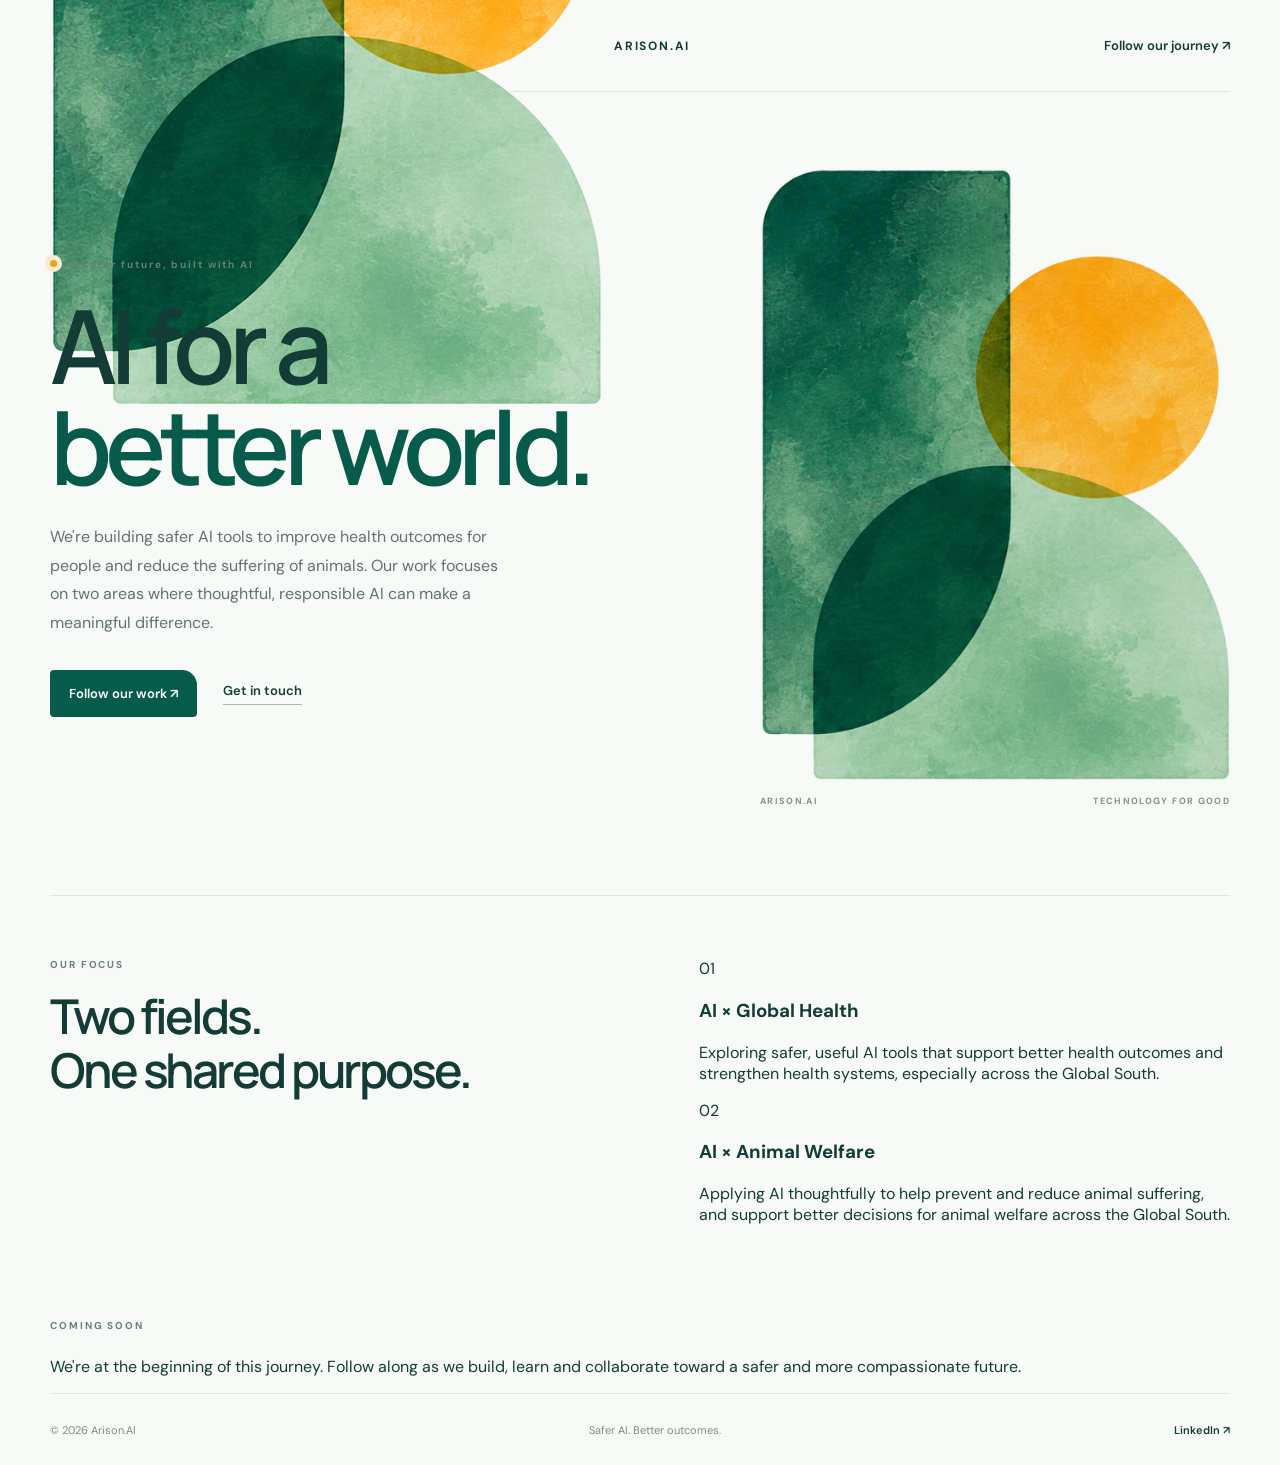
==== commit 2b220c9d: "Update index.html" ====
--- a/index.html
+++ b/index.html
@@ -1,60 +1,157 @@
+
 <!doctype html>
 <html lang="en">
 <head>
   <meta charset="utf-8">
   <meta name="viewport" content="width=device-width, initial-scale=1">
   <meta name="theme-color" content="#f8faf7">
-  <meta name="description" content="Orison Project — thoughtful digital experiences, creative technology and practical solutions. A new chapter is coming soon.">
-  <title>Orison Project — Coming Soon</title>
+  <meta name="description" content="Arison.AI builds safer AI tools for global health and animal welfare in the Global South.">
+
+  <title>Arison.ai — Coming Soon</title>
+
   <link rel="icon" type="image/png" href="mark.png">
   <link rel="preconnect" href="https://fonts.googleapis.com">
   <link rel="preconnect" href="https://fonts.gstatic.com" crossorigin>
   <link href="https://fonts.googleapis.com/css2?family=DM+Sans:wght@400;500;600;700&family=Manrope:wght@400;500;600;700;800&display=swap" rel="stylesheet">
+
   <link rel="stylesheet" href="style.css">
 </head>
+
 <body>
-  <main class="page">
-    <nav class="nav" aria-label="Main navigation">
-      <a class="brand" href="#" aria-label="Orison Project home">
-        <span class="brand-mark">A<span>.</span></span>
-        <span>ORISON PROJECT</span>
-      </a>
-      <a class="nav-link" href="https://www.linkedin.com/company/orsisonproject" target="_blank" rel="noreferrer">Follow our journey <span aria-hidden="true">↗</span></a>
-    </nav>
+<main class="page">
 
-    <section class="hero">
-      <div class="hero-copy">
-        <p class="eyebrow"><span class="pulse"></span> A new chapter is taking shape</p>
-        <h1>Ideas into<br><em>impact.</em></h1>
-        <p class="intro">We apply machine learning and economic modeling to understand and address structural poverty — helping create pathways to greater economic mobility. Our next chapter is taking shape.</p>
-        <div class="actions">
-          <a class="button" href="https://www.linkedin.com/company/orsisonproject" target="_blank" rel="noreferrer">Connect on LinkedIn <span aria-hidden="true">↗</span></a>
-          <a class="text-link" href="https://www.linkedin.com/company/orsisonproject" target="_blank" rel="noreferrer">Start a conversation</a>
+  <nav class="nav">
+    <a class="brand" href="#">
+      <img class="brand-logo" src="mark.png" alt="Arison.AI logo">
+      <span>ARISON<span class="brand-dot">.</span>AI</span>
+    </a>
+
+    <a class="nav-link"
+       href="https://www.linkedin.com/company/orsisonproject"
+       target="_blank">
+      Follow our journey ↗
+    </a>
+  </nav>
+
+  <section class="hero">
+    <div class="hero-copy">
+
+      <p class="eyebrow">
+        <span class="pulse"></span>
+        A safer future, built with AI
+      </p>
+
+      <h1>
+        AI for a<br>
+        <em>better world.</em>
+      </h1>
+
+      <p class="intro">
+        We're building safer AI tools to improve health
+        outcomes for people and reduce the suffering of
+        animals. Our work focuses on two areas where
+        thoughtful, responsible AI can make a meaningful
+        difference.
+      </p>
+
+      <div class="actions">
+        <a class="button"
+           href="https://www.linkedin.com/company/orsisonproject"
+           target="_blank">
+          Follow our work ↗
+        </a>
+
+        <a class="text-link"
+           href="https://www.linkedin.com/company/orsisonproject"
+           target="_blank">
+          Get in touch
+        </a>
+      </div>
+
+    </div>
+
+    <div class="art">
+      <img src="mark.png" alt="Arison.AI brand artwork">
+
+      <div class="art-caption">
+        <span>ARISON.AI</span>
+        <span>TECHNOLOGY FOR GOOD</span>
+      </div>
+    </div>
+  </section>
+
+  <section class="work">
+
+    <div class="section-heading">
+      <p class="eyebrow">OUR FOCUS</p>
+
+      <h2>
+        Two fields.<br>
+        One shared purpose.
+      </h2>
+    </div>
+
+    <div class="focus-list">
+
+      <article class="focus-item">
+        <span class="focus-number">01</span>
+
+        <div>
+          <h3>AI × Global Health</h3>
+
+          <p>
+            Exploring safer, useful AI tools that support
+            better health outcomes and strengthen health
+            systems, especially across the Global South.
+          </p>
         </div>
-      </div>
-      <div class="art" aria-label="Abstract green and amber shapes from the Orison Project visual identity">
-        <img src="mark.png" alt="Orison Project abstract green and amber brand artwork">
-        <div class="art-caption"><span>01 / 01</span><span>RESEARCH FOR HUMAN FLOURISHING</span></div>
-      </div>
-    </section>
+      </article>
 
-    <section class="work">
-      <div class="section-heading">
-        <p class="eyebrow">WHAT WE’RE ABOUT</p>
-        <h2>Research-led thinking.<br>Real-world impact.</h2>
-      </div>
-      <div class="work-copy">
-        <p>Orison Project is a growing project focused on exploring ideas and turning them into useful digital work. We bring together creative thinking, technology and a hands-on approach to shape solutions that are clear, considered and made to move things forward.</p>
-        <p>We’re building evidence-led approaches that connect rigorous research with practical pathways toward human flourishing and economic equity.</p>
-      </div>
-    </section>
+      <article class="focus-item">
+        <span class="focus-number">02</span>
 
-    <footer class="footer">
-      <span>© <span id="year"></span> Orison Project</span>
-      <span>Intelligence for human flourishing.</span>
-      <a href="https://www.linkedin.com/company/orsisonproject" target="_blank" rel="noreferrer">LinkedIn ↗</a>
-    </footer>
-  </main>
-  <script>document.getElementById('year').textContent = new Date().getFullYear();</script>
+        <div>
+          <h3>AI × Animal Welfare</h3>
+
+          <p>
+            Applying AI thoughtfully to help prevent and
+            reduce animal suffering, and support better
+            decisions for animal welfare across the
+            Global South.
+          </p>
+        </div>
+      </article>
+
+    </div>
+  </section>
+
+  <section class="closing">
+    <p class="eyebrow">COMING SOON</p>
+
+    <p>
+      We're at the beginning of this journey. Follow
+      along as we build, learn and collaborate toward
+      a safer and more compassionate future.
+    </p>
+  </section>
+
+  <footer class="footer">
+    <span>© <span id="year"></span> Arison.AI</span>
+
+    <span>Safer AI. Better outcomes.</span>
+
+    <a href="https://www.linkedin.com/company/orsisonproject"
+       target="_blank">
+      LinkedIn ↗
+    </a>
+  </footer>
+
+</main>
+
+<script>
+  document.getElementById('year').textContent =
+    new Date().getFullYear();
+</script>
+
 </body>
 </html>
